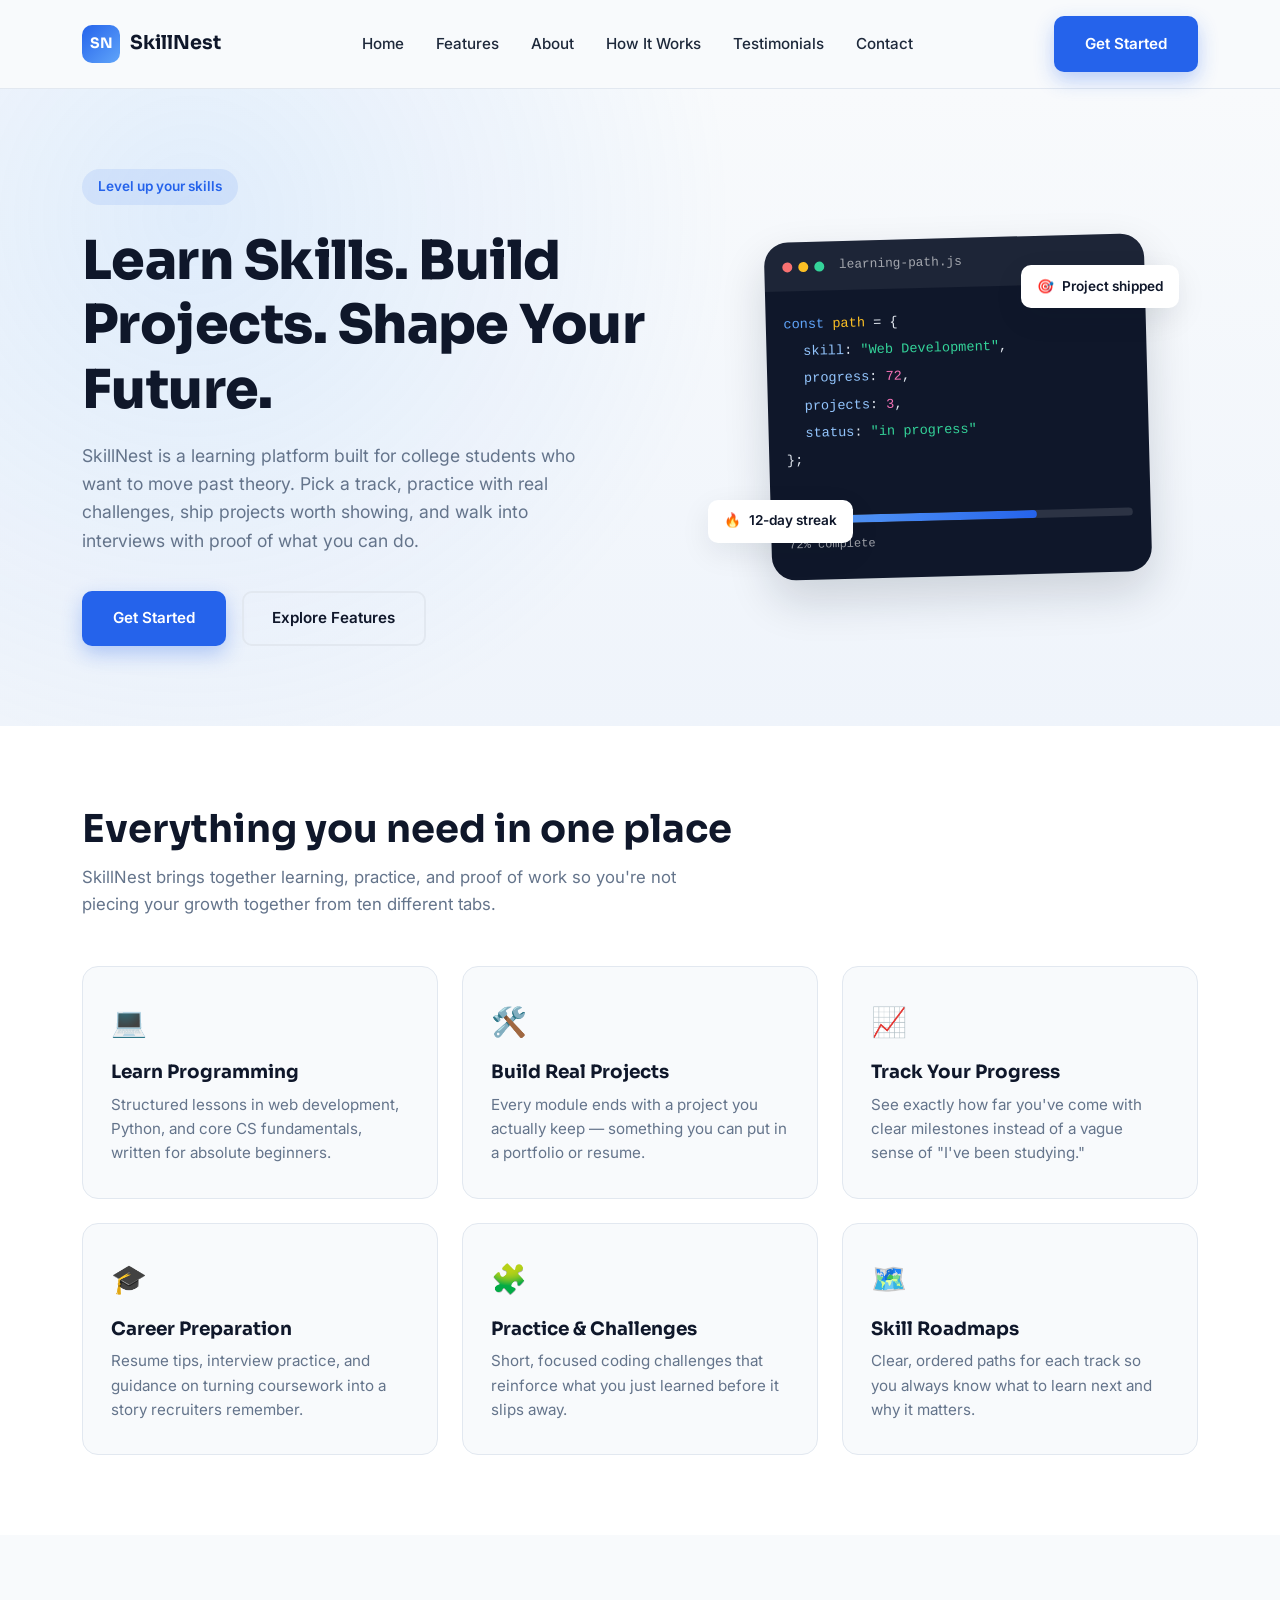
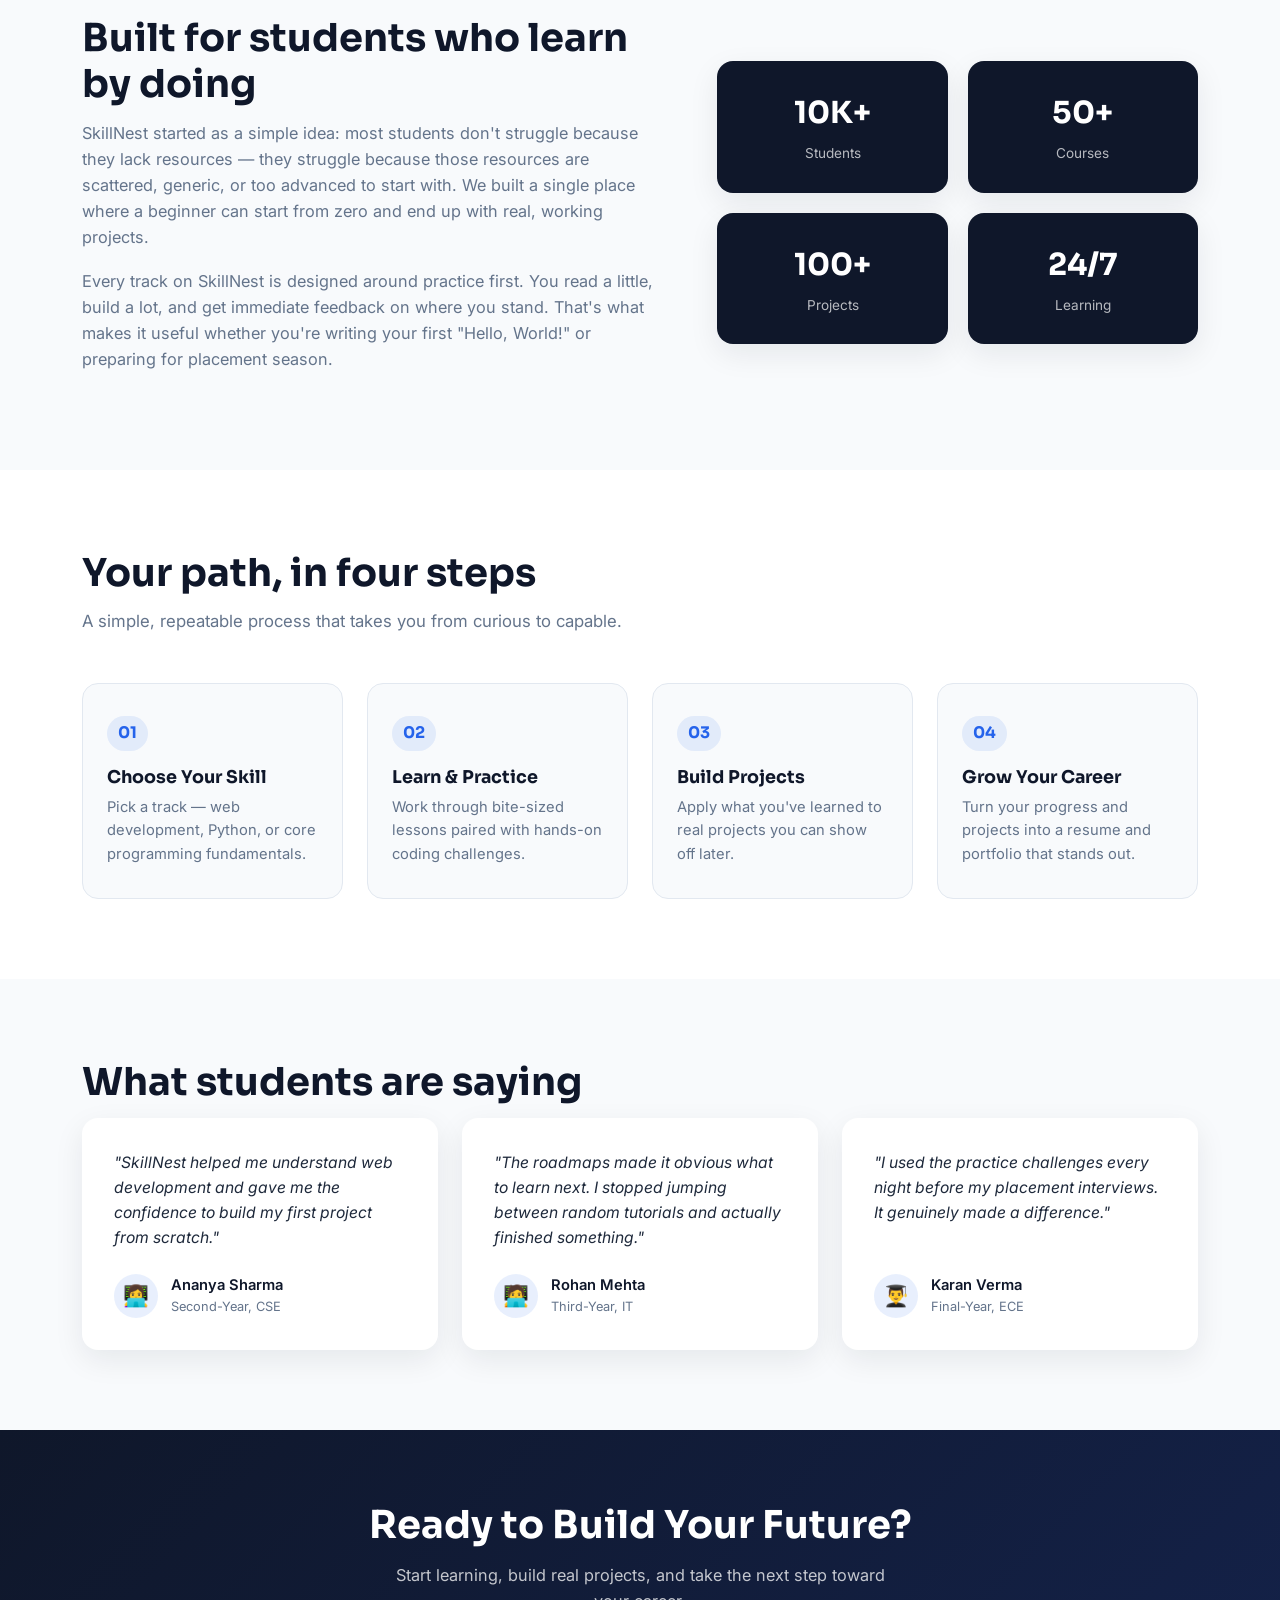
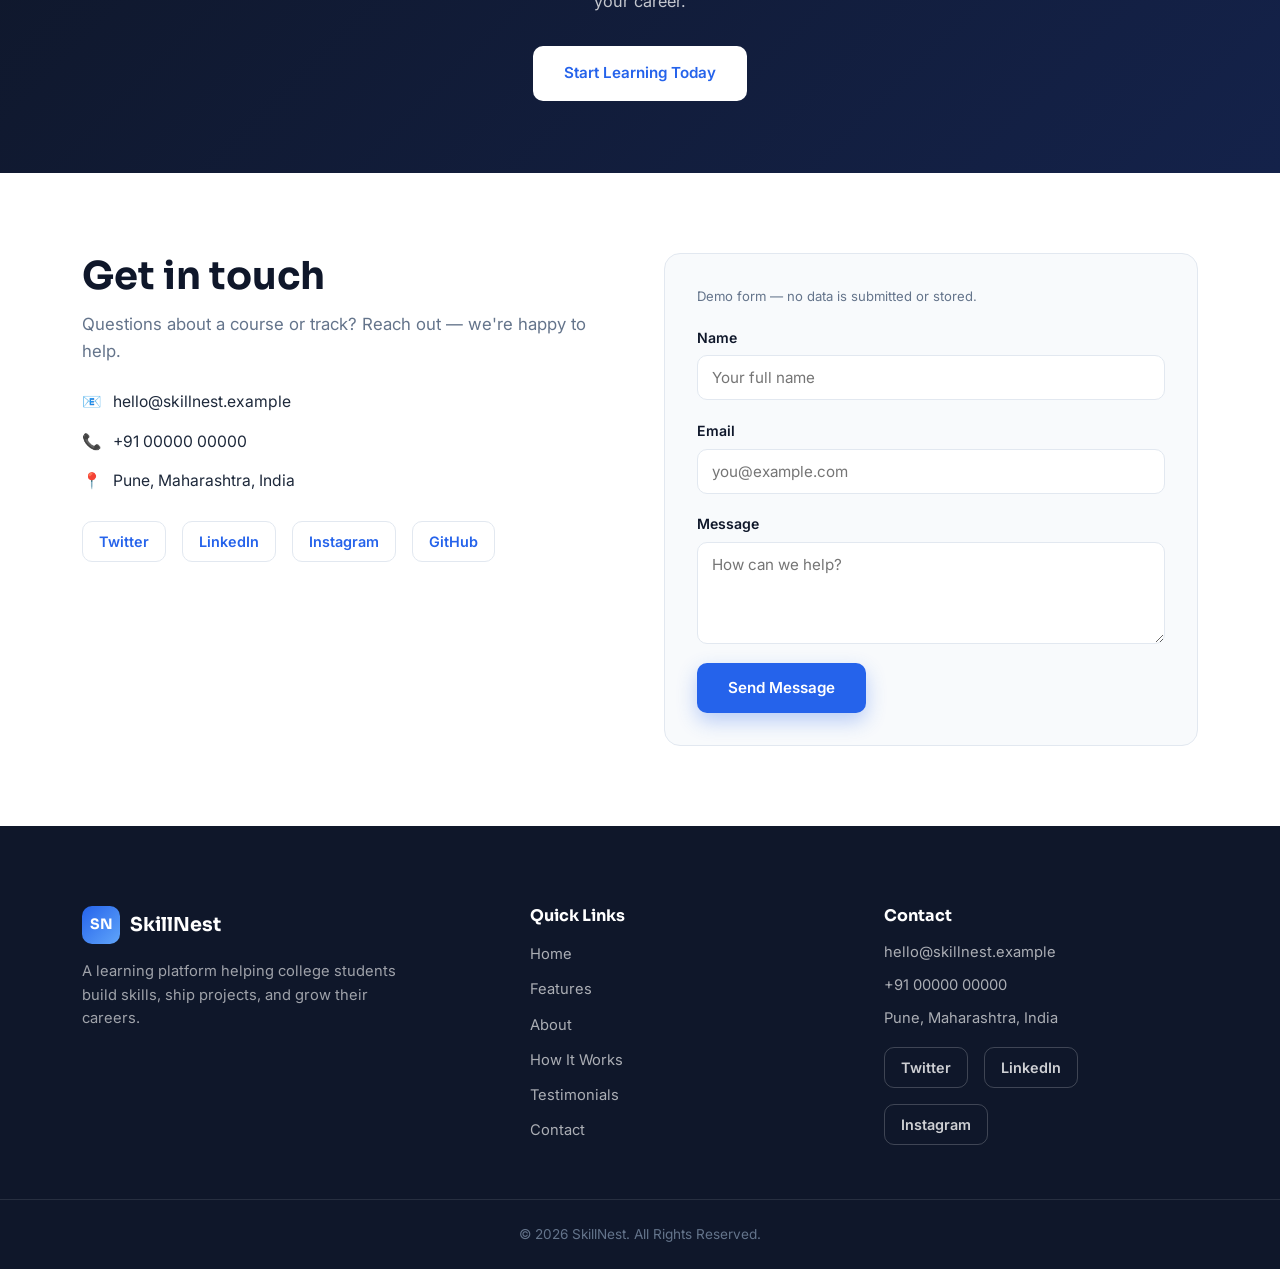
==== WebDev-L1-LandingPage/index.html @ 8904b226 "Add Web Development Level 1 Landing Page" ====
<!DOCTYPE html>
<html lang="en">
<head>
  <meta charset="UTF-8">
  <meta name="viewport" content="width=device-width, initial-scale=1.0">
  <title>SkillNest – Learn. Build. Grow.</title>
  <meta name="description" content="SkillNest is a modern learning platform for college students to learn programming, build real projects, and prepare for their careers.">

  <!-- Google Fonts (site remains fully functional if this fails to load) -->
  <link rel="preconnect" href="https://fonts.googleapis.com">
  <link rel="preconnect" href="https://fonts.gstatic.com" crossorigin>
  <link href="https://fonts.googleapis.com/css2?family=Sora:wght@400;600;700;800&family=Inter:wght@400;500;600&display=swap" rel="stylesheet">

  <link rel="stylesheet" href="style.css">
</head>
<body>

  <!-- ============ HEADER / NAVIGATION ============ -->
  <header class="site-header">
    <nav class="navbar" aria-label="Primary navigation">
      <a href="#home" class="logo">
        <span class="logo-mark" aria-hidden="true">SN</span>
        <span class="logo-text">SkillNest</span>
      </a>

      <input type="checkbox" id="nav-toggle" class="nav-toggle" aria-hidden="true">
      <label for="nav-toggle" class="nav-toggle-label" aria-label="Open menu">
        <span></span>
        <span></span>
        <span></span>
      </label>

      <ul class="nav-links">
        <li><a href="#home">Home</a></li>
        <li><a href="#features">Features</a></li>
        <li><a href="#about">About</a></li>
        <li><a href="#how-it-works">How It Works</a></li>
        <li><a href="#testimonials">Testimonials</a></li>
        <li><a href="#contact">Contact</a></li>
      </ul>

      <a href="#contact" class="btn btn-primary nav-cta">Get Started</a>
    </nav>
  </header>

  <main>

    <!-- ============ HERO SECTION ============ -->
    <section id="home" class="hero">
      <div class="hero-inner">
        <div class="hero-content">
          <p class="badge">Level up your skills</p>
          <h1 class="hero-title">Learn Skills. Build Projects. Shape Your Future.</h1>
          <p class="hero-subtitle">
            SkillNest is a learning platform built for college students who want to move past
            theory. Pick a track, practice with real challenges, ship projects worth showing,
            and walk into interviews with proof of what you can do.
          </p>
          <div class="hero-actions">
            <a href="#contact" class="btn btn-primary">Get Started</a>
            <a href="#features" class="btn btn-secondary">Explore Features</a>
          </div>
        </div>

        <div class="hero-visual" aria-hidden="true">
          <div class="code-card">
            <div class="code-card-header">
              <span class="dot dot-red"></span>
              <span class="dot dot-yellow"></span>
              <span class="dot dot-green"></span>
              <span class="code-card-title">learning-path.js</span>
            </div>
            <div class="code-card-body">
              <p><span class="code-key">const</span> <span class="code-var">path</span> = {</p>
              <p class="code-indent"><span class="code-prop">skill</span>: <span class="code-string">"Web Development"</span>,</p>
              <p class="code-indent"><span class="code-prop">progress</span>: <span class="code-number">72</span>,</p>
              <p class="code-indent"><span class="code-prop">projects</span>: <span class="code-number">3</span>,</p>
              <p class="code-indent"><span class="code-prop">status</span>: <span class="code-string">"in progress"</span></p>
              <p>};</p>
            </div>
            <div class="code-card-footer">
              <div class="progress-track">
                <div class="progress-fill"></div>
              </div>
              <span class="progress-label">72% complete</span>
            </div>
          </div>

          <div class="floating-chip chip-one">
            <span class="chip-icon">🎯</span>
            <span>Project shipped</span>
          </div>
          <div class="floating-chip chip-two">
            <span class="chip-icon">🔥</span>
            <span>12-day streak</span>
          </div>
        </div>
      </div>
    </section>

    <!-- ============ FEATURES SECTION ============ -->
    <section id="features" class="features">
      <div class="section-inner">
        <h2 class="section-title">Everything you need in one place</h2>
        <p class="section-subtitle">
          SkillNest brings together learning, practice, and proof of work so you're not
          piecing your growth together from ten different tabs.
        </p>

        <div class="features-grid">
          <article class="feature-card">
            <div class="feature-icon">💻</div>
            <h3>Learn Programming</h3>
            <p>Structured lessons in web development, Python, and core CS fundamentals, written for absolute beginners.</p>
          </article>

          <article class="feature-card">
            <div class="feature-icon">🛠️</div>
            <h3>Build Real Projects</h3>
            <p>Every module ends with a project you actually keep — something you can put in a portfolio or resume.</p>
          </article>

          <article class="feature-card">
            <div class="feature-icon">📈</div>
            <h3>Track Your Progress</h3>
            <p>See exactly how far you've come with clear milestones instead of a vague sense of "I've been studying."</p>
          </article>

          <article class="feature-card">
            <div class="feature-icon">🎓</div>
            <h3>Career Preparation</h3>
            <p>Resume tips, interview practice, and guidance on turning coursework into a story recruiters remember.</p>
          </article>

          <article class="feature-card">
            <div class="feature-icon">🧩</div>
            <h3>Practice &amp; Challenges</h3>
            <p>Short, focused coding challenges that reinforce what you just learned before it slips away.</p>
          </article>

          <article class="feature-card">
            <div class="feature-icon">🗺️</div>
            <h3>Skill Roadmaps</h3>
            <p>Clear, ordered paths for each track so you always know what to learn next and why it matters.</p>
          </article>
        </div>
      </div>
    </section>

    <!-- ============ ABOUT SECTION ============ -->
    <section id="about" class="about">
      <div class="section-inner about-grid">
        <div class="about-text">
          <h2 class="section-title">Built for students who learn by doing</h2>
          <p>
            SkillNest started as a simple idea: most students don't struggle because they lack
            resources — they struggle because those resources are scattered, generic, or too
            advanced to start with. We built a single place where a beginner can start from
            zero and end up with real, working projects.
          </p>
          <p>
            Every track on SkillNest is designed around practice first. You read a little,
            build a lot, and get immediate feedback on where you stand. That's what makes it
            useful whether you're writing your first "Hello, World!" or preparing for
            placement season.
          </p>
        </div>

        <div class="about-stats">
          <div class="stat-card">
            <span class="stat-number">10K+</span>
            <span class="stat-label">Students</span>
          </div>
          <div class="stat-card">
            <span class="stat-number">50+</span>
            <span class="stat-label">Courses</span>
          </div>
          <div class="stat-card">
            <span class="stat-number">100+</span>
            <span class="stat-label">Projects</span>
          </div>
          <div class="stat-card">
            <span class="stat-number">24/7</span>
            <span class="stat-label">Learning</span>
          </div>
        </div>
      </div>
    </section>

    <!-- ============ HOW IT WORKS SECTION ============ -->
    <section id="how-it-works" class="how-it-works">
      <div class="section-inner">
        <h2 class="section-title">Your path, in four steps</h2>
        <p class="section-subtitle">A simple, repeatable process that takes you from curious to capable.</p>

        <ol class="steps">
          <li class="step-card">
            <span class="step-number">01</span>
            <h3>Choose Your Skill</h3>
            <p>Pick a track — web development, Python, or core programming fundamentals.</p>
          </li>
          <li class="step-card">
            <span class="step-number">02</span>
            <h3>Learn &amp; Practice</h3>
            <p>Work through bite-sized lessons paired with hands-on coding challenges.</p>
          </li>
          <li class="step-card">
            <span class="step-number">03</span>
            <h3>Build Projects</h3>
            <p>Apply what you've learned to real projects you can show off later.</p>
          </li>
          <li class="step-card">
            <span class="step-number">04</span>
            <h3>Grow Your Career</h3>
            <p>Turn your progress and projects into a resume and portfolio that stands out.</p>
          </li>
        </ol>
      </div>
    </section>

    <!-- ============ TESTIMONIALS SECTION ============ -->
    <section id="testimonials" class="testimonials">
      <div class="section-inner">
        <h2 class="section-title">What students are saying</h2>

        <div class="testimonials-grid">
          <figure class="testimonial-card">
            <blockquote>
              "SkillNest helped me understand web development and gave me the confidence to
              build my first project from scratch."
            </blockquote>
            <figcaption>
              <span class="avatar" aria-hidden="true">👩‍💻</span>
              <div>
                <span class="testimonial-name">Ananya Sharma</span>
                <span class="testimonial-role">Second-Year, CSE</span>
              </div>
            </figcaption>
          </figure>

          <figure class="testimonial-card">
            <blockquote>
              "The roadmaps made it obvious what to learn next. I stopped jumping between
              random tutorials and actually finished something."
            </blockquote>
            <figcaption>
              <span class="avatar" aria-hidden="true">🧑‍💻</span>
              <div>
                <span class="testimonial-name">Rohan Mehta</span>
                <span class="testimonial-role">Third-Year, IT</span>
              </div>
            </figcaption>
          </figure>

          <figure class="testimonial-card">
            <blockquote>
              "I used the practice challenges every night before my placement interviews.
              It genuinely made a difference."
            </blockquote>
            <figcaption>
              <span class="avatar" aria-hidden="true">👨‍🎓</span>
              <div>
                <span class="testimonial-name">Karan Verma</span>
                <span class="testimonial-role">Final-Year, ECE</span>
              </div>
            </figcaption>
          </figure>
        </div>
      </div>
    </section>

    <!-- ============ CALL TO ACTION SECTION ============ -->
    <section class="cta">
      <div class="section-inner cta-inner">
        <h2>Ready to Build Your Future?</h2>
        <p>Start learning, build real projects, and take the next step toward your career.</p>
        <a href="#features" class="btn btn-light">Start Learning Today</a>
      </div>
    </section>

    <!-- ============ CONTACT SECTION ============ -->
    <section id="contact" class="contact">
      <div class="section-inner contact-grid">
        <div class="contact-info">
          <h2 class="section-title">Get in touch</h2>
          <p class="section-subtitle" style="margin-bottom: 1.5rem;">
            Questions about a course or track? Reach out — we're happy to help.
          </p>

          <ul class="contact-list">
            <li><span aria-hidden="true">📧</span> hello@skillnest.example</li>
            <li><span aria-hidden="true">📞</span> +91 00000 00000</li>
            <li><span aria-hidden="true">📍</span> Pune, Maharashtra, India</li>
          </ul>

          <div class="social-links">
            <a href="#" aria-label="SkillNest on Twitter">Twitter</a>
            <a href="#" aria-label="SkillNest on LinkedIn">LinkedIn</a>
            <a href="#" aria-label="SkillNest on Instagram">Instagram</a>
            <a href="#" aria-label="SkillNest on GitHub">GitHub</a>
          </div>
        </div>

        <form class="contact-form" action="#" method="post">
          <p class="form-note">Demo form — no data is submitted or stored.</p>

          <label for="name">Name</label>
          <input type="text" id="name" name="name" placeholder="Your full name" required>

          <label for="email">Email</label>
          <input type="email" id="email" name="email" placeholder="you@example.com" required>

          <label for="message">Message</label>
          <textarea id="message" name="message" rows="4" placeholder="How can we help?" required></textarea>

          <button type="submit" class="btn btn-primary">Send Message</button>
        </form>
      </div>
    </section>

  </main>

  <!-- ============ FOOTER ============ -->
  <footer class="site-footer">
    <div class="section-inner footer-grid">
      <div class="footer-brand">
        <a href="#home" class="logo">
          <span class="logo-mark" aria-hidden="true">SN</span>
          <span class="logo-text">SkillNest</span>
        </a>
        <p>A learning platform helping college students build skills, ship projects, and grow their careers.</p>
      </div>

      <div class="footer-links">
        <h4>Quick Links</h4>
        <ul>
          <li><a href="#home">Home</a></li>
          <li><a href="#features">Features</a></li>
          <li><a href="#about">About</a></li>
          <li><a href="#how-it-works">How It Works</a></li>
          <li><a href="#testimonials">Testimonials</a></li>
          <li><a href="#contact">Contact</a></li>
        </ul>
      </div>

      <div class="footer-contact">
        <h4>Contact</h4>
        <ul>
          <li>hello@skillnest.example</li>
          <li>+91 00000 00000</li>
          <li>Pune, Maharashtra, India</li>
        </ul>
        <div class="social-links">
          <a href="#" aria-label="SkillNest on Twitter">Twitter</a>
          <a href="#" aria-label="SkillNest on LinkedIn">LinkedIn</a>
          <a href="#" aria-label="SkillNest on Instagram">Instagram</a>
        </div>
      </div>
    </div>

    <p class="copyright">© 2026 SkillNest. All Rights Reserved.</p>
  </footer>

</body>
</html>
---- WebDev-L1-LandingPage/style.css ----
/* =========================================================
   SkillNest – Learn. Build. Grow.
   style.css — all styling for the landing page
   Pure CSS3. No frameworks, no JavaScript.
   ========================================================= */

/* ---------- 1. RESET & BASE ---------- */
* {
  margin: 0;
  padding: 0;
  box-sizing: border-box;
}

:root {
  /* Color palette */
  --color-navy: #0F172A;
  --color-blue: #2563EB;
  --color-blue-light: #60A5FA;
  --color-white: #FFFFFF;
  --color-bg: #F8FAFC;
  --color-text: #1E293B;
  --color-muted: #64748B;
  --color-border: #E2E8F0;

  /* Typography */
  --font-display: 'Sora', 'Segoe UI', Arial, sans-serif;
  --font-body: 'Inter', 'Segoe UI', Arial, sans-serif;

  /* Layout */
  --max-width: 1180px;
  --radius-sm: 10px;
  --radius-md: 16px;
  --radius-lg: 24px;
  --shadow-soft: 0 10px 30px rgba(15, 23, 42, 0.08);
  --shadow-strong: 0 20px 45px rgba(15, 23, 42, 0.16);
}

html {
  scroll-behavior: smooth;
}

body {
  font-family: var(--font-body);
  color: var(--color-text);
  background: var(--color-bg);
  line-height: 1.6;
  overflow-x: hidden;
}

h1, h2, h3, h4 {
  font-family: var(--font-display);
  color: var(--color-navy);
  line-height: 1.2;
}

p {
  color: var(--color-muted);
}

a {
  text-decoration: none;
  color: inherit;
}

ul, ol {
  list-style: none;
}

img {
  max-width: 100%;
  display: block;
}

.section-inner {
  max-width: var(--max-width);
  margin: 0 auto;
  padding: 5rem 2rem;
}

.section-title {
  font-size: clamp(1.8rem, 3vw, 2.4rem);
  font-weight: 700;
  margin-bottom: 0.75rem;
}

.section-subtitle {
  font-size: 1.05rem;
  max-width: 640px;
  margin-bottom: 3rem;
}

/* ---------- 2. BUTTONS ---------- */
.btn {
  display: inline-block;
  padding: 0.85rem 1.8rem;
  border-radius: var(--radius-sm);
  font-family: var(--font-body);
  font-weight: 600;
  font-size: 0.95rem;
  border: 2px solid transparent;
  cursor: pointer;
  transition: transform 0.2s ease, box-shadow 0.2s ease, background 0.2s ease;
}

.btn-primary {
  background: var(--color-blue);
  color: var(--color-white);
  box-shadow: 0 8px 20px rgba(37, 99, 235, 0.3);
}

.btn-primary:hover {
  background: #1d4fd1;
  transform: translateY(-2px);
  box-shadow: 0 12px 26px rgba(37, 99, 235, 0.38);
}

.btn-secondary {
  background: transparent;
  color: var(--color-navy);
  border-color: var(--color-border);
}

.btn-secondary:hover {
  border-color: var(--color-blue);
  color: var(--color-blue);
  transform: translateY(-2px);
}

.btn-light {
  background: var(--color-white);
  color: var(--color-blue);
}

.btn-light:hover {
  transform: translateY(-2px);
  box-shadow: 0 12px 26px rgba(0, 0, 0, 0.18);
}

/* ---------- 3. HEADER / NAVIGATION ---------- */
.site-header {
  position: sticky;
  top: 0;
  z-index: 100;
  background: rgba(248, 250, 252, 0.92);
  backdrop-filter: blur(8px);
  border-bottom: 1px solid var(--color-border);
}

.navbar {
  max-width: var(--max-width);
  margin: 0 auto;
  display: flex;
  align-items: center;
  justify-content: space-between;
  padding: 1rem 2rem;
  gap: 1.5rem;
}

.logo {
  display: flex;
  align-items: center;
  gap: 0.6rem;
  font-family: var(--font-display);
  font-weight: 700;
  font-size: 1.2rem;
  color: var(--color-navy);
}

.logo-mark {
  display: inline-flex;
  align-items: center;
  justify-content: center;
  width: 38px;
  height: 38px;
  border-radius: var(--radius-sm);
  background: linear-gradient(135deg, var(--color-blue), var(--color-blue-light));
  color: var(--color-white);
  font-size: 0.9rem;
  font-weight: 700;
}

.nav-links {
  display: flex;
  align-items: center;
  gap: 2rem;
  flex: 1;
  justify-content: center;
}

.nav-links a {
  font-size: 0.95rem;
  font-weight: 500;
  color: var(--color-text);
  transition: color 0.2s ease;
  position: relative;
}

.nav-links a:hover,
.nav-links a:focus-visible {
  color: var(--color-blue);
}

.nav-cta {
  white-space: nowrap;
}

/* Mobile nav toggle (checkbox hack, no JS) */
.nav-toggle {
  display: none;
}

.nav-toggle-label {
  display: none;
  flex-direction: column;
  gap: 5px;
  cursor: pointer;
  z-index: 110;
}

.nav-toggle-label span {
  width: 26px;
  height: 3px;
  background: var(--color-navy);
  border-radius: 2px;
  transition: transform 0.25s ease, opacity 0.25s ease;
}

/* ---------- 4. HERO SECTION ---------- */
.hero {
  background:
    radial-gradient(circle at 15% 20%, rgba(96, 165, 250, 0.15), transparent 45%),
    linear-gradient(180deg, var(--color-bg) 0%, #EFF4FB 100%);
}

.hero-inner {
  max-width: var(--max-width);
  margin: 0 auto;
  padding: 5rem 2rem;
  display: grid;
  grid-template-columns: 1.1fr 0.9fr;
  gap: 3rem;
  align-items: center;
}

.badge {
  display: inline-block;
  background: rgba(37, 99, 235, 0.1);
  color: var(--color-blue);
  font-weight: 600;
  font-size: 0.85rem;
  padding: 0.45rem 1rem;
  border-radius: 999px;
  margin-bottom: 1.5rem;
}

.hero-title {
  font-size: clamp(2.2rem, 4.2vw, 3.4rem);
  font-weight: 800;
  margin-bottom: 1.25rem;
  letter-spacing: -0.01em;
}

.hero-subtitle {
  font-size: 1.1rem;
  max-width: 520px;
  margin-bottom: 2.25rem;
}

.hero-actions {
  display: flex;
  gap: 1rem;
  flex-wrap: wrap;
}

/* Hero visual: CSS-only "code card" illustration */
.hero-visual {
  position: relative;
  display: flex;
  justify-content: center;
}

.code-card {
  width: 100%;
  max-width: 380px;
  background: var(--color-navy);
  border-radius: var(--radius-lg);
  box-shadow: var(--shadow-strong);
  overflow: hidden;
  font-family: 'Courier New', monospace;
  transform: rotate(-1.5deg);
}

.code-card-header {
  display: flex;
  align-items: center;
  gap: 0.4rem;
  padding: 0.9rem 1.1rem;
  background: rgba(255, 255, 255, 0.06);
}

.dot {
  width: 10px;
  height: 10px;
  border-radius: 50%;
}

.dot-red { background: #F87171; }
.dot-yellow { background: #FBBF24; }
.dot-green { background: #34D399; }

.code-card-title {
  margin-left: 0.5rem;
  color: rgba(255, 255, 255, 0.6);
  font-size: 0.8rem;
}

.code-card-body {
  padding: 1.4rem 1.1rem;
  font-size: 0.85rem;
  color: #E2E8F0;
}

.code-card-body p {
  color: #E2E8F0;
  margin-bottom: 0.35rem;
}

.code-indent {
  padding-left: 1.2rem;
}

.code-key { color: #60A5FA; }
.code-var { color: #FBBF24; }
.code-prop { color: #93C5FD; }
.code-string { color: #34D399; }
.code-number { color: #F472B6; }

.code-card-footer {
  padding: 1rem 1.1rem 1.4rem;
}

.progress-track {
  width: 100%;
  height: 8px;
  background: rgba(255, 255, 255, 0.12);
  border-radius: 999px;
  overflow: hidden;
  margin-bottom: 0.5rem;
}

.progress-fill {
  width: 72%;
  height: 100%;
  background: linear-gradient(90deg, var(--color-blue-light), var(--color-blue));
  border-radius: 999px;
}

.progress-label {
  font-size: 0.75rem;
  color: rgba(255, 255, 255, 0.6);
}

.floating-chip {
  position: absolute;
  display: flex;
  align-items: center;
  gap: 0.5rem;
  background: var(--color-white);
  padding: 0.65rem 1rem;
  border-radius: var(--radius-sm);
  box-shadow: var(--shadow-soft);
  font-size: 0.85rem;
  font-weight: 600;
  color: var(--color-navy);
}

.chip-one {
  top: 8%;
  right: 4%;
}

.chip-two {
  bottom: 10%;
  left: -2%;
}

/* ---------- 5. FEATURES SECTION ---------- */
.features {
  background: var(--color-white);
}

.features-grid {
  display: grid;
  grid-template-columns: repeat(3, 1fr);
  gap: 1.5rem;
}

.feature-card {
  background: var(--color-bg);
  border: 1px solid var(--color-border);
  border-radius: var(--radius-md);
  padding: 2rem 1.75rem;
  transition: transform 0.2s ease, box-shadow 0.2s ease, border-color 0.2s ease;
}

.feature-card:hover {
  transform: translateY(-6px);
  box-shadow: var(--shadow-soft);
  border-color: var(--color-blue-light);
}

.feature-icon {
  font-size: 1.8rem;
  margin-bottom: 1rem;
}

.feature-card h3 {
  font-size: 1.15rem;
  margin-bottom: 0.6rem;
}

.feature-card p {
  font-size: 0.95rem;
}

/* ---------- 6. ABOUT SECTION ---------- */
.about {
  background: var(--color-bg);
}

.about-grid {
  display: grid;
  grid-template-columns: 1.1fr 0.9fr;
  gap: 3rem;
  align-items: center;
}

.about-text p {
  margin-bottom: 1.1rem;
  font-size: 1.02rem;
}

.about-stats {
  display: grid;
  grid-template-columns: repeat(2, 1fr);
  gap: 1.25rem;
}

.stat-card {
  background: var(--color-navy);
  border-radius: var(--radius-md);
  padding: 1.75rem 1.25rem;
  display: flex;
  flex-direction: column;
  gap: 0.35rem;
  text-align: center;
  box-shadow: var(--shadow-soft);
}

.stat-number {
  font-family: var(--font-display);
  font-size: 1.9rem;
  font-weight: 700;
  color: var(--color-white);
}

.stat-label {
  font-size: 0.85rem;
  color: rgba(255, 255, 255, 0.7);
}

/* ---------- 7. HOW IT WORKS SECTION ---------- */
.how-it-works {
  background: var(--color-white);
}

.steps {
  display: grid;
  grid-template-columns: repeat(4, 1fr);
  gap: 1.5rem;
}

.step-card {
  background: var(--color-bg);
  border-radius: var(--radius-md);
  padding: 2rem 1.5rem;
  border: 1px solid var(--color-border);
  position: relative;
}

.step-number {
  display: inline-block;
  font-family: var(--font-display);
  font-size: 1rem;
  font-weight: 700;
  color: var(--color-blue);
  background: rgba(37, 99, 235, 0.1);
  padding: 0.3rem 0.7rem;
  border-radius: 999px;
  margin-bottom: 1rem;
}

.step-card h3 {
  font-size: 1.1rem;
  margin-bottom: 0.5rem;
}

.step-card p {
  font-size: 0.92rem;
}

/* ---------- 8. TESTIMONIALS SECTION ---------- */
.testimonials {
  background: var(--color-bg);
}

.testimonials-grid {
  display: grid;
  grid-template-columns: repeat(3, 1fr);
  gap: 1.5rem;
}

.testimonial-card {
  background: var(--color-white);
  border-radius: var(--radius-md);
  padding: 2rem;
  box-shadow: var(--shadow-soft);
  display: flex;
  flex-direction: column;
  justify-content: space-between;
}

.testimonial-card blockquote {
  font-size: 0.98rem;
  color: var(--color-text);
  margin-bottom: 1.5rem;
  font-style: italic;
}

.testimonial-card figcaption {
  display: flex;
  align-items: center;
  gap: 0.8rem;
}

.avatar {
  width: 44px;
  height: 44px;
  border-radius: 50%;
  background: rgba(37, 99, 235, 0.1);
  display: flex;
  align-items: center;
  justify-content: center;
  font-size: 1.3rem;
  flex-shrink: 0;
}

.testimonial-name {
  display: block;
  font-weight: 600;
  font-size: 0.92rem;
  color: var(--color-navy);
}

.testimonial-role {
  display: block;
  font-size: 0.8rem;
  color: var(--color-muted);
}

/* ---------- 9. CTA SECTION ---------- */
.cta {
  background: linear-gradient(135deg, var(--color-navy), #14224a);
}

.cta-inner {
  text-align: center;
  padding: 4.5rem 2rem;
}

.cta h2 {
  color: var(--color-white);
  font-size: clamp(1.8rem, 3.4vw, 2.4rem);
  margin-bottom: 0.85rem;
}

.cta p {
  color: rgba(255, 255, 255, 0.75);
  max-width: 520px;
  margin: 0 auto 2rem;
  font-size: 1.02rem;
}

/* ---------- 10. CONTACT SECTION ---------- */
.contact {
  background: var(--color-white);
}

.contact-grid {
  display: grid;
  grid-template-columns: 1fr 1fr;
  gap: 3rem;
}

.contact-list {
  display: flex;
  flex-direction: column;
  gap: 0.9rem;
  margin-bottom: 1.75rem;
}

.contact-list li {
  display: flex;
  align-items: center;
  gap: 0.7rem;
  font-size: 0.98rem;
  color: var(--color-text);
}

.social-links {
  display: flex;
  gap: 1rem;
  flex-wrap: wrap;
}

.social-links a {
  font-size: 0.9rem;
  font-weight: 600;
  color: var(--color-blue);
  padding: 0.5rem 1rem;
  border: 1px solid var(--color-border);
  border-radius: var(--radius-sm);
  transition: background 0.2s ease, color 0.2s ease;
}

.social-links a:hover {
  background: var(--color-blue);
  color: var(--color-white);
}

.contact-form {
  background: var(--color-bg);
  border: 1px solid var(--color-border);
  border-radius: var(--radius-md);
  padding: 2rem;
  display: flex;
  flex-direction: column;
}

.form-note {
  font-size: 0.82rem;
  color: var(--color-muted);
  margin-bottom: 1.2rem;
}

.contact-form label {
  font-size: 0.88rem;
  font-weight: 600;
  color: var(--color-navy);
  margin-bottom: 0.4rem;
}

.contact-form input,
.contact-form textarea {
  width: 100%;
  padding: 0.75rem 0.9rem;
  margin-bottom: 1.2rem;
  border: 1px solid var(--color-border);
  border-radius: var(--radius-sm);
  font-family: var(--font-body);
  font-size: 0.95rem;
  color: var(--color-text);
  background: var(--color-white);
  resize: vertical;
}

.contact-form input:focus,
.contact-form textarea:focus {
  outline: none;
  border-color: var(--color-blue);
  box-shadow: 0 0 0 3px rgba(37, 99, 235, 0.15);
}

.contact-form button {
  align-self: flex-start;
}

/* ---------- 11. FOOTER ---------- */
.site-footer {
  background: var(--color-navy);
  color: rgba(255, 255, 255, 0.7);
}

.footer-grid {
  display: grid;
  grid-template-columns: 1.3fr 1fr 1fr;
  gap: 2.5rem;
  padding-bottom: 2.5rem;
}

.footer-brand .logo {
  color: var(--color-white);
  margin-bottom: 1rem;
}

.footer-brand p {
  color: rgba(255, 255, 255, 0.6);
  font-size: 0.92rem;
  max-width: 320px;
}

.site-footer h4 {
  color: var(--color-white);
  font-size: 1rem;
  margin-bottom: 1rem;
}

.footer-links ul,
.footer-contact ul {
  display: flex;
  flex-direction: column;
  gap: 0.6rem;
  margin-bottom: 1rem;
}

.footer-links a {
  font-size: 0.92rem;
  color: rgba(255, 255, 255, 0.65);
  transition: color 0.2s ease;
}

.footer-links a:hover {
  color: var(--color-blue-light);
}

.footer-contact li {
  font-size: 0.92rem;
  color: rgba(255, 255, 255, 0.65);
}

.site-footer .social-links a {
  border-color: rgba(255, 255, 255, 0.2);
  color: rgba(255, 255, 255, 0.8);
}

.site-footer .social-links a:hover {
  background: var(--color-blue);
  color: var(--color-white);
}

.copyright {
  text-align: center;
  font-size: 0.85rem;
  padding: 1.5rem 2rem;
  border-top: 1px solid rgba(255, 255, 255, 0.1);
}

/* =========================================================
   12. RESPONSIVE DESIGN
   ========================================================= */

/* Laptop / small desktop */
@media (max-width: 992px) {
  .hero-inner {
    grid-template-columns: 1fr;
    text-align: center;
    padding-top: 3.5rem;
  }

  .hero-subtitle {
    margin-left: auto;
    margin-right: auto;
  }

  .hero-actions {
    justify-content: center;
  }

  .hero-visual {
    margin-top: 2rem;
  }

  .about-grid {
    grid-template-columns: 1fr;
  }

  .features-grid {
    grid-template-columns: repeat(2, 1fr);
  }

  .steps {
    grid-template-columns: repeat(2, 1fr);
  }

  .testimonials-grid {
    grid-template-columns: repeat(2, 1fr);
  }

  .footer-grid {
    grid-template-columns: 1fr 1fr;
  }

  .footer-brand {
    grid-column: 1 / -1;
  }
}

/* Tablet */
@media (max-width: 768px) {
  .nav-links {
    position: fixed;
    top: 0;
    right: -100%;
    height: 100vh;
    width: min(75%, 320px);
    background: var(--color-white);
    flex-direction: column;
    justify-content: center;
    align-items: flex-start;
    padding: 2rem;
    gap: 1.75rem;
    box-shadow: var(--shadow-strong);
    transition: right 0.3s ease;
    z-index: 105;
  }

  .nav-toggle:checked ~ .nav-links {
    right: 0;
  }

  .nav-toggle-label {
    display: flex;
  }

  .nav-toggle:checked ~ .nav-toggle-label span:nth-child(1) {
    transform: translateY(8px) rotate(45deg);
  }

  .nav-toggle:checked ~ .nav-toggle-label span:nth-child(2) {
    opacity: 0;
  }

  .nav-toggle:checked ~ .nav-toggle-label span:nth-child(3) {
    transform: translateY(-8px) rotate(-45deg);
  }

  .nav-cta {
    display: none;
  }

  .section-inner {
    padding: 3.5rem 1.5rem;
  }

  .features-grid,
  .testimonials-grid {
    grid-template-columns: 1fr;
  }

  .steps {
    grid-template-columns: 1fr;
  }

  .about-stats {
    grid-template-columns: repeat(2, 1fr);
  }

  .contact-grid {
    grid-template-columns: 1fr;
  }

  .footer-grid {
    grid-template-columns: 1fr;
  }

  .chip-one,
  .chip-two {
    position: static;
    display: inline-flex;
    margin: 0.5rem 0.4rem 0 0;
  }
}

/* Mobile */
@media (max-width: 480px) {
  .navbar {
    padding: 0.9rem 1.25rem;
  }

  .logo-text {
    font-size: 1.05rem;
  }

  .hero-title {
    font-size: 2rem;
  }

  .hero-actions {
    flex-direction: column;
    width: 100%;
  }

  .hero-actions .btn {
    width: 100%;
    text-align: center;
  }

  .code-card {
    transform: none;
  }

  .about-stats {
    grid-template-columns: 1fr 1fr;
    gap: 1rem;
  }

  .stat-number {
    font-size: 1.5rem;
  }

  .contact-form {
    padding: 1.5rem;
  }
}

/* Small mobile */
@media (max-width: 320px) {
  .section-inner {
    padding: 2.5rem 1rem;
  }

  .hero-title {
    font-size: 1.7rem;
  }

  .about-stats {
    grid-template-columns: 1fr;
  }
}
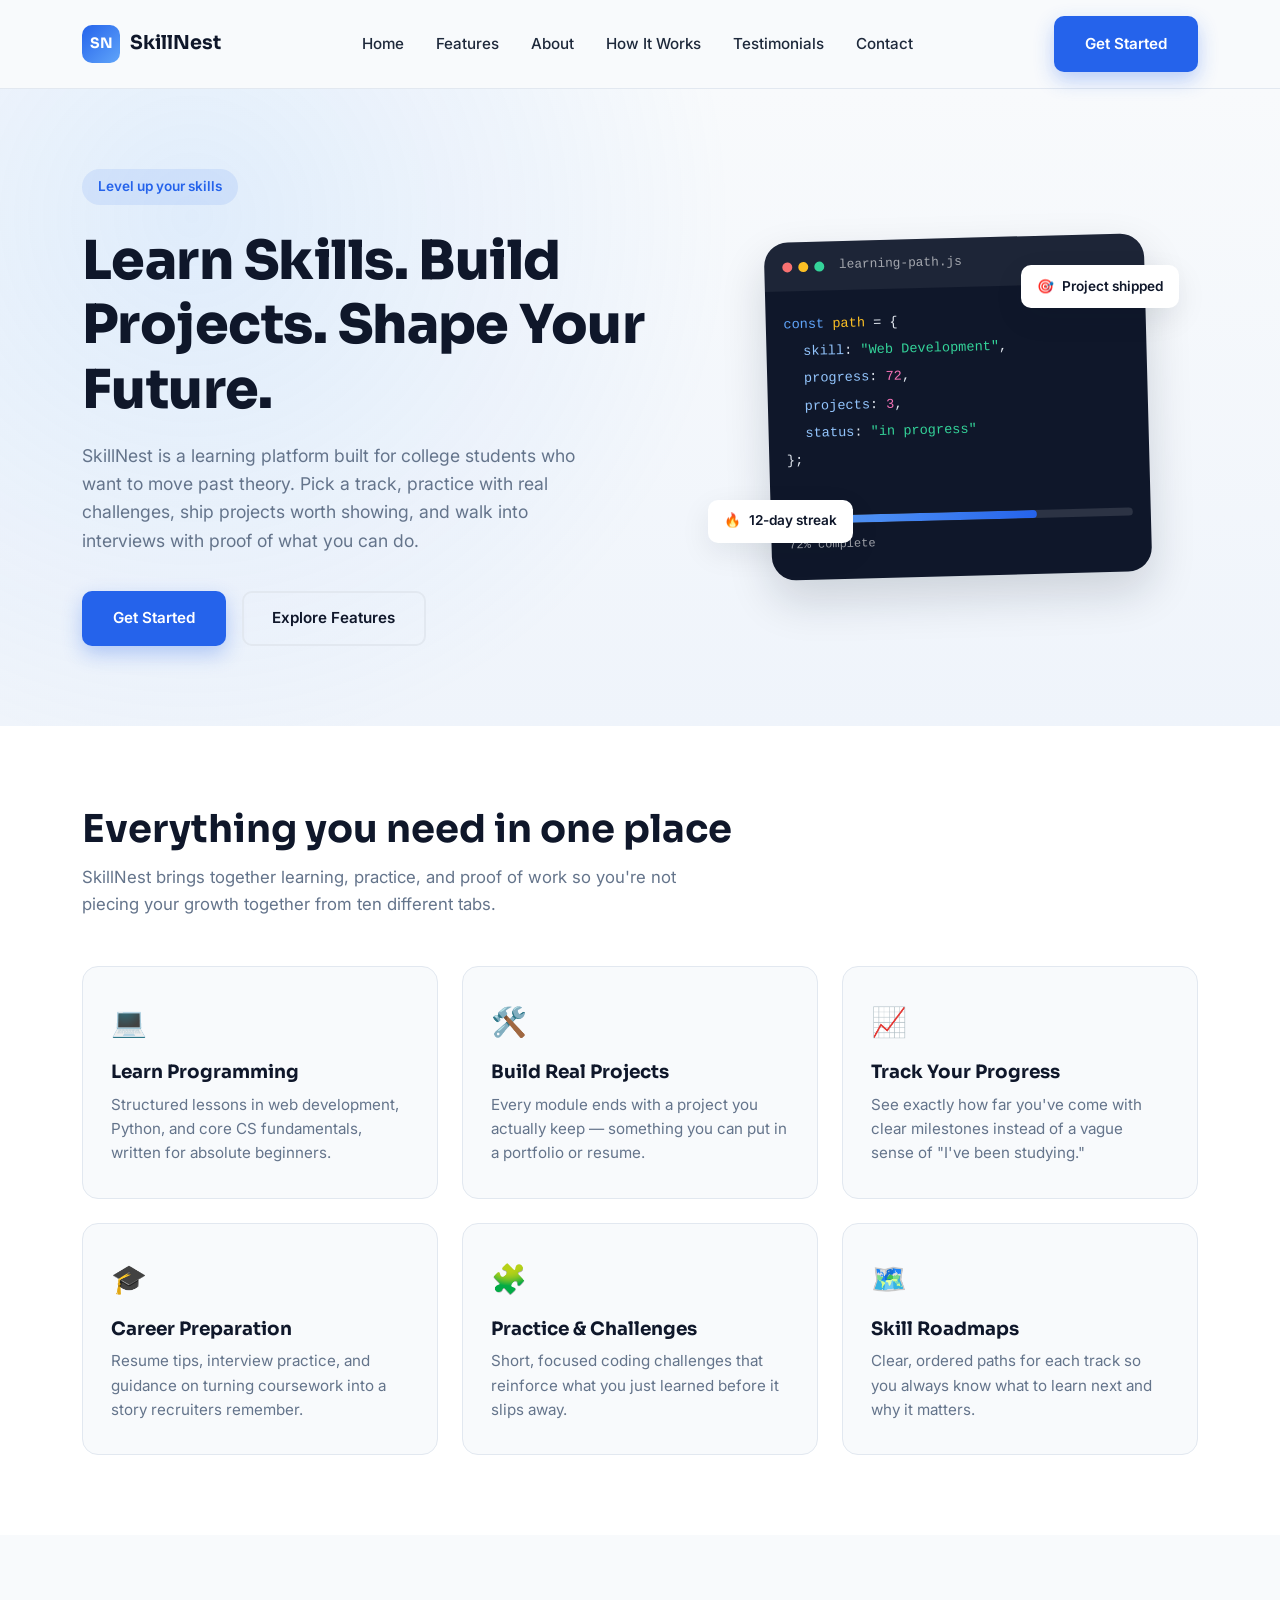
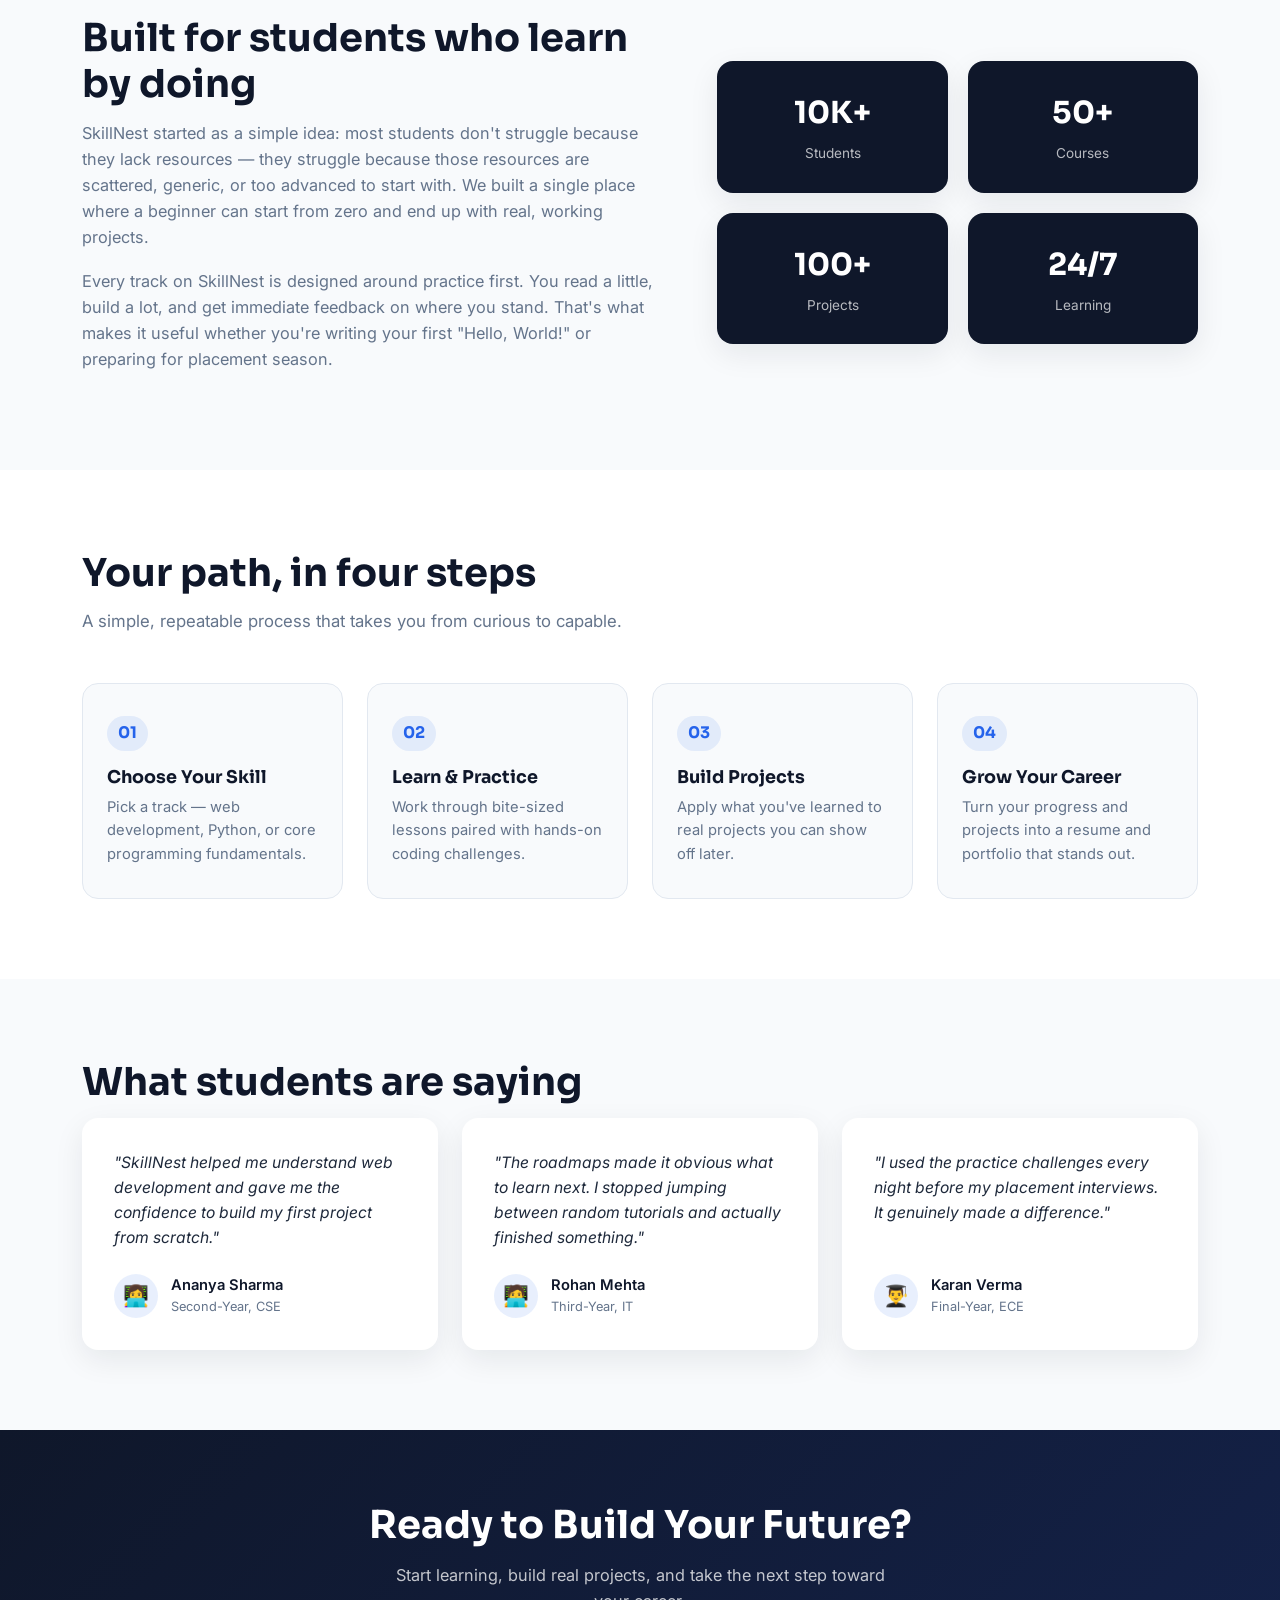
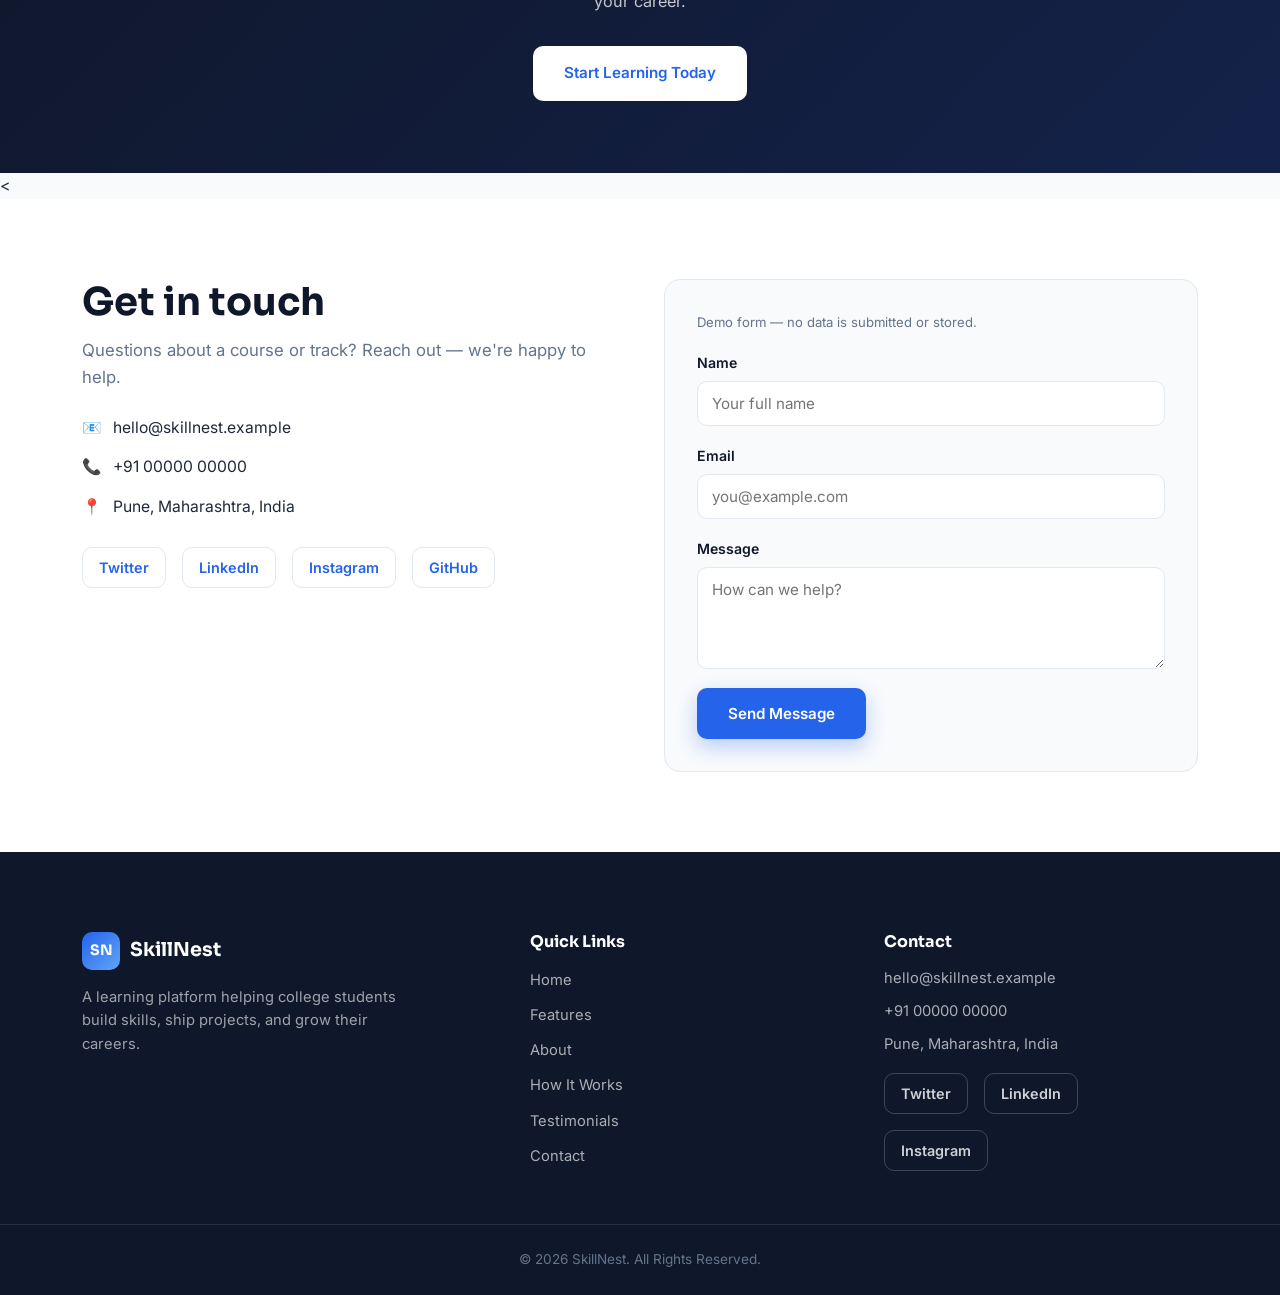
==== commit 027819ca: "Update index.html" ====
--- a/WebDev-L1-LandingPage/index.html
+++ b/WebDev-L1-LandingPage/index.html
@@ -6,7 +6,7 @@
   <title>SkillNest – Learn. Build. Grow.</title>
   <meta name="description" content="SkillNest is a modern learning platform for college students to learn programming, build real projects, and prepare for their careers.">
 
-  <!-- Google Fonts (site remains fully functional if this fails to load) -->
+  
   <link rel="preconnect" href="https://fonts.googleapis.com">
   <link rel="preconnect" href="https://fonts.gstatic.com" crossorigin>
   <link href="https://fonts.googleapis.com/css2?family=Sora:wght@400;600;700;800&family=Inter:wght@400;500;600&display=swap" rel="stylesheet">
@@ -15,7 +15,7 @@
 </head>
 <body>
 
-  <!-- ============ HEADER / NAVIGATION ============ -->
+  
   <header class="site-header">
     <nav class="navbar" aria-label="Primary navigation">
       <a href="#home" class="logo">
@@ -45,7 +45,7 @@
 
   <main>
 
-    <!-- ============ HERO SECTION ============ -->
+    
     <section id="home" class="hero">
       <div class="hero-inner">
         <div class="hero-content">
@@ -98,7 +98,7 @@
       </div>
     </section>
 
-    <!-- ============ FEATURES SECTION ============ -->
+    
     <section id="features" class="features">
       <div class="section-inner">
         <h2 class="section-title">Everything you need in one place</h2>
@@ -147,7 +147,7 @@
       </div>
     </section>
 
-    <!-- ============ ABOUT SECTION ============ -->
+    
     <section id="about" class="about">
       <div class="section-inner about-grid">
         <div class="about-text">
@@ -187,7 +187,7 @@
       </div>
     </section>
 
-    <!-- ============ HOW IT WORKS SECTION ============ -->
+    
     <section id="how-it-works" class="how-it-works">
       <div class="section-inner">
         <h2 class="section-title">Your path, in four steps</h2>
@@ -218,7 +218,7 @@
       </div>
     </section>
 
-    <!-- ============ TESTIMONIALS SECTION ============ -->
+    
     <section id="testimonials" class="testimonials">
       <div class="section-inner">
         <h2 class="section-title">What students are saying</h2>
@@ -269,7 +269,7 @@
       </div>
     </section>
 
-    <!-- ============ CALL TO ACTION SECTION ============ -->
+    
     <section class="cta">
       <div class="section-inner cta-inner">
         <h2>Ready to Build Your Future?</h2>
@@ -278,7 +278,7 @@
       </div>
     </section>
 
-    <!-- ============ CONTACT SECTION ============ -->
+    <
     <section id="contact" class="contact">
       <div class="section-inner contact-grid">
         <div class="contact-info">
@@ -320,7 +320,7 @@
 
   </main>
 
-  <!-- ============ FOOTER ============ -->
+  
   <footer class="site-footer">
     <div class="section-inner footer-grid">
       <div class="footer-brand">
--- a/WebDev-L1-LandingPage/style.css
+++ b/WebDev-L1-LandingPage/style.css
@@ -3,6 +3,7 @@
    style.css — all styling for the landing page
    Pure CSS3. No frameworks, no JavaScript.
    ========================================================= */
+
 
 /* ---------- 1. RESET & BASE ---------- */
 * {
